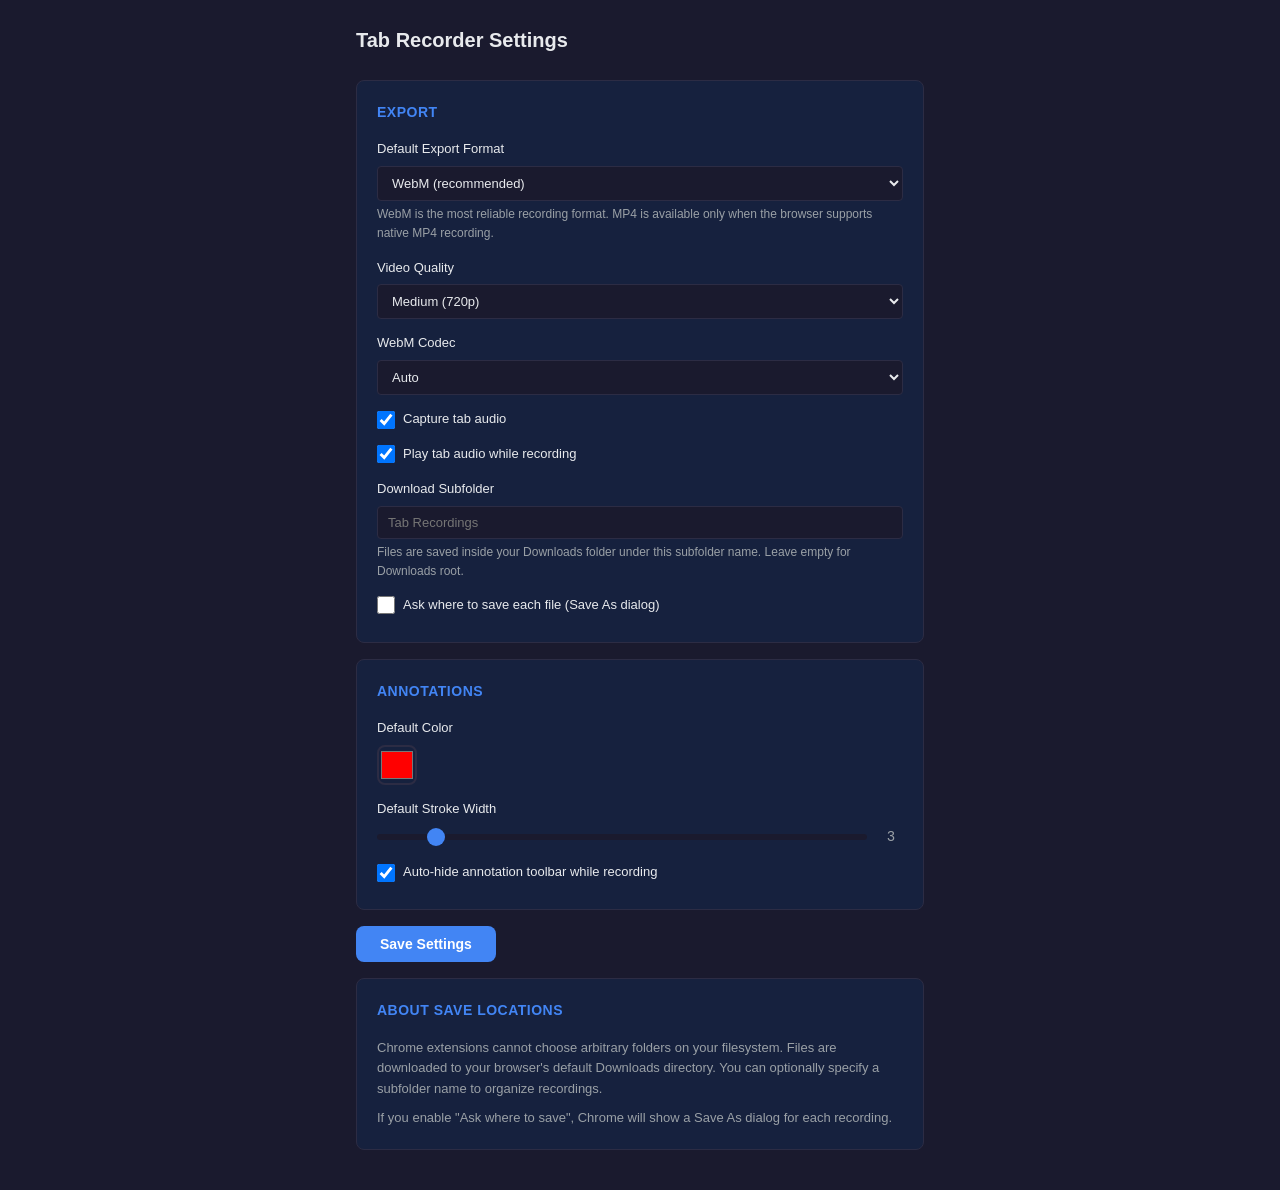
==== options.html @ 99c20edf "Build tab recorder extension" ====
<!DOCTYPE html>
<html lang="en">
<head>
  <meta charset="utf-8">
  <meta name="viewport" content="width=device-width, initial-scale=1.0">
  <title>Tab Recorder - Settings</title>
  <link rel="stylesheet" href="options.css">
</head>
<body>
  <div class="app">
    <header>
      <h1>Tab Recorder Settings</h1>
    </header>

    <form id="settingsForm">
      <div class="card">
        <h2>Export</h2>

        <div class="field">
          <label for="format">Default Export Format</label>
          <select id="format" class="select">
            <option value="webm">WebM (recommended)</option>
            <option value="mp4">MP4</option>
            <option value="gif">GIF (short clips only)</option>
          </select>
          <p class="hint" id="formatHint">WebM is the most reliable recording format. MP4 is available only when the browser supports native MP4 recording.</p>
        </div>

        <div class="field">
          <label for="quality">Video Quality</label>
          <select id="quality" class="select">
            <option value="low">Low (480p)</option>
            <option value="medium" selected>Medium (720p)</option>
            <option value="high">High (1080p)</option>
          </select>
        </div>

        <div class="field">
          <label for="codec">WebM Codec</label>
          <select id="codec" class="select">
            <option value="auto">Auto</option>
            <option value="vp9">VP9</option>
            <option value="vp8">VP8</option>
          </select>
        </div>

        <div class="field checkbox">
          <label>
            <input type="checkbox" id="captureTabAudio" checked>
            <span>Capture tab audio</span>
          </label>
        </div>

        <div class="field checkbox">
          <label>
            <input type="checkbox" id="monitorTabAudio" checked>
            <span>Play tab audio while recording</span>
          </label>
        </div>

        <div class="field">
          <label for="downloadFolder">Download Subfolder</label>
          <input type="text" id="downloadFolder" class="input" placeholder="Tab Recordings">
          <p class="hint">Files are saved inside your Downloads folder under this subfolder name. Leave empty for Downloads root.</p>
        </div>

        <div class="field checkbox">
          <label>
            <input type="checkbox" id="askSaveAs">
            <span>Ask where to save each file (Save As dialog)</span>
          </label>
        </div>
      </div>

      <div class="card">
        <h2>Annotations</h2>

        <div class="field">
          <label for="defaultColor">Default Color</label>
          <input type="color" id="defaultColor" class="color-input" value="#ff0000">
        </div>

        <div class="field">
          <label for="defaultStrokeWidth">Default Stroke Width</label>
          <div class="range-group">
            <input type="range" id="defaultStrokeWidth" min="1" max="20" value="3" class="slider">
            <span id="strokeWidthValue" class="range-value">3</span>
          </div>
        </div>

        <div class="field checkbox">
          <label>
            <input type="checkbox" id="hideToolbarInRecording" checked>
            <span>Auto-hide annotation toolbar while recording</span>
          </label>
        </div>
      </div>

      <div class="actions">
        <button type="submit" class="btn btn-primary">Save Settings</button>
        <span id="saveStatus" class="save-status"></span>
      </div>
    </form>

    <div class="card note">
      <h2>About Save Locations</h2>
      <p>Chrome extensions cannot choose arbitrary folders on your filesystem. Files are downloaded to your browser's default Downloads directory. You can optionally specify a subfolder name to organize recordings.</p>
      <p>If you enable "Ask where to save", Chrome will show a Save As dialog for each recording.</p>
    </div>
  </div>
  <script src="options.js"></script>
</body>
</html>
---- options.css ----
* {
  margin: 0;
  padding: 0;
  box-sizing: border-box;
}

:root {
  --bg: #1a1a2e;
  --surface: #16213e;
  --surface2: #0f3460;
  --primary: #4285f4;
  --text: #e8eaed;
  --text-dim: #9aa0a6;
  --border: #2c2c44;
  --radius: 8px;
  --radius-sm: 4px;
}

body {
  font-family: -apple-system, BlinkMacSystemFont, 'Segoe UI', Roboto, sans-serif;
  background: var(--bg);
  color: var(--text);
  font-size: 14px;
  line-height: 1.6;
  max-width: 600px;
  margin: 0 auto;
  padding: 24px 16px;
}

header {
  margin-bottom: 24px;
}

header h1 {
  font-size: 20px;
  font-weight: 600;
}

.card {
  background: var(--surface);
  border: 1px solid var(--border);
  border-radius: var(--radius);
  padding: 20px;
  margin-bottom: 16px;
}

.card h2 {
  font-size: 14px;
  font-weight: 600;
  text-transform: uppercase;
  letter-spacing: 0.5px;
  color: var(--primary);
  margin-bottom: 16px;
}

.field {
  margin-bottom: 14px;
}

.field:last-child {
  margin-bottom: 0;
}

.field label {
  display: block;
  font-size: 13px;
  font-weight: 500;
  margin-bottom: 6px;
  color: var(--text);
}

.field.checkbox label {
  display: flex;
  align-items: center;
  gap: 8px;
  cursor: pointer;
}

.field.checkbox input[type="checkbox"] {
  width: 18px;
  height: 18px;
  cursor: pointer;
}

.select, .input {
  width: 100%;
  padding: 8px 10px;
  background: var(--bg);
  border: 1px solid var(--border);
  border-radius: var(--radius-sm);
  color: var(--text);
  font-size: 13px;
  outline: none;
}

.select:focus, .input:focus {
  border-color: var(--primary);
}

.hint {
  font-size: 12px;
  color: var(--text-dim);
  margin-top: 4px;
}

.color-input {
  width: 40px;
  height: 40px;
  border: 2px solid var(--border);
  border-radius: var(--radius);
  cursor: pointer;
  padding: 0;
  background: none;
}

.range-group {
  display: flex;
  align-items: center;
  gap: 12px;
}

.slider {
  flex: 1;
  -webkit-appearance: none;
  appearance: none;
  height: 6px;
  border-radius: 3px;
  background: var(--bg);
  outline: none;
}

.slider::-webkit-slider-thumb {
  -webkit-appearance: none;
  appearance: none;
  width: 18px;
  height: 18px;
  border-radius: 50%;
  background: var(--primary);
  cursor: pointer;
}

.range-value {
  min-width: 24px;
  text-align: center;
  font-family: 'SF Mono', 'Cascadia Code', monospace;
  font-size: 14px;
  color: var(--text-dim);
}

.actions {
  display: flex;
  align-items: center;
  gap: 12px;
  margin-bottom: 16px;
}

.btn {
  padding: 10px 24px;
  border: none;
  border-radius: var(--radius);
  font-size: 14px;
  font-weight: 600;
  cursor: pointer;
  transition: background 0.15s;
}

.btn-primary {
  background: var(--primary);
  color: #fff;
}

.btn-primary:hover {
  background: #3367d6;
}

.save-status {
  font-size: 13px;
  color: var(--text-dim);
}

.save-status.saved {
  color: #34a853;
}

.note {
  font-size: 13px;
  color: var(--text-dim);
  line-height: 1.6;
}

.note p {
  margin-bottom: 8px;
}

.note p:last-child {
  margin-bottom: 0;
}
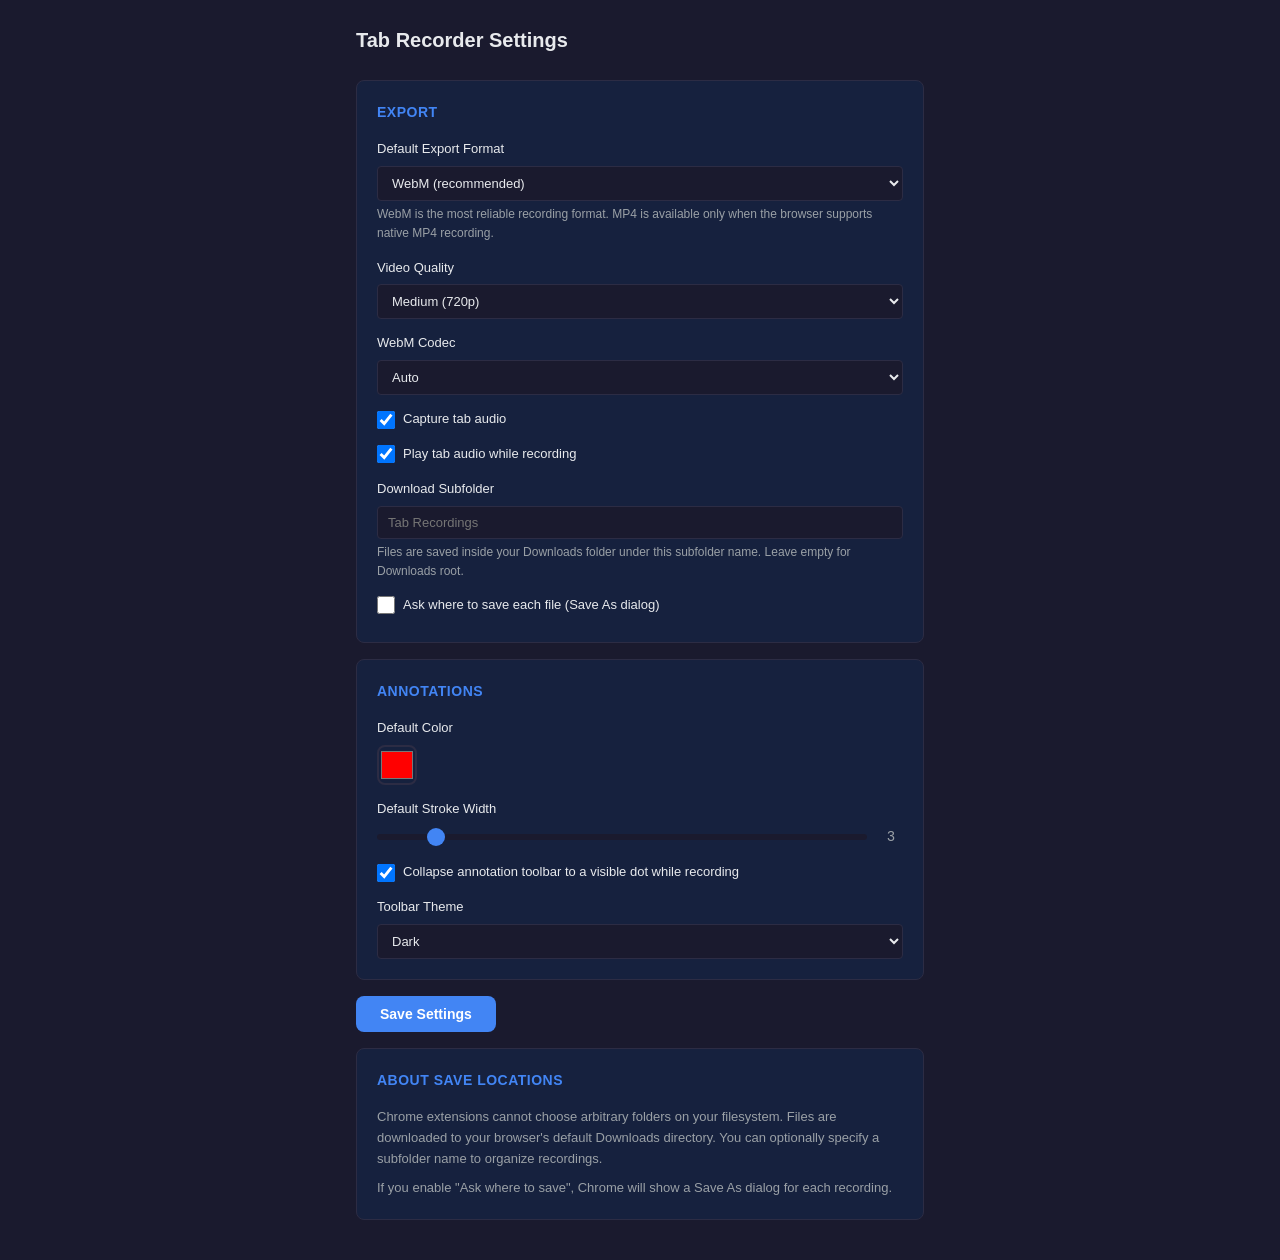
==== commit f7ecb9b0: "Fix recorder controls and add install site" ====
--- a/options.html
+++ b/options.html
@@ -91,8 +91,16 @@
         <div class="field checkbox">
           <label>
             <input type="checkbox" id="hideToolbarInRecording" checked>
-            <span>Auto-hide annotation toolbar while recording</span>
+            <span>Collapse annotation toolbar to a visible dot while recording</span>
           </label>
+        </div>
+
+        <div class="field">
+          <label for="toolbarTheme">Toolbar Theme</label>
+          <select id="toolbarTheme" class="select">
+            <option value="dark">Dark</option>
+            <option value="light">Light</option>
+          </select>
         </div>
       </div>
 
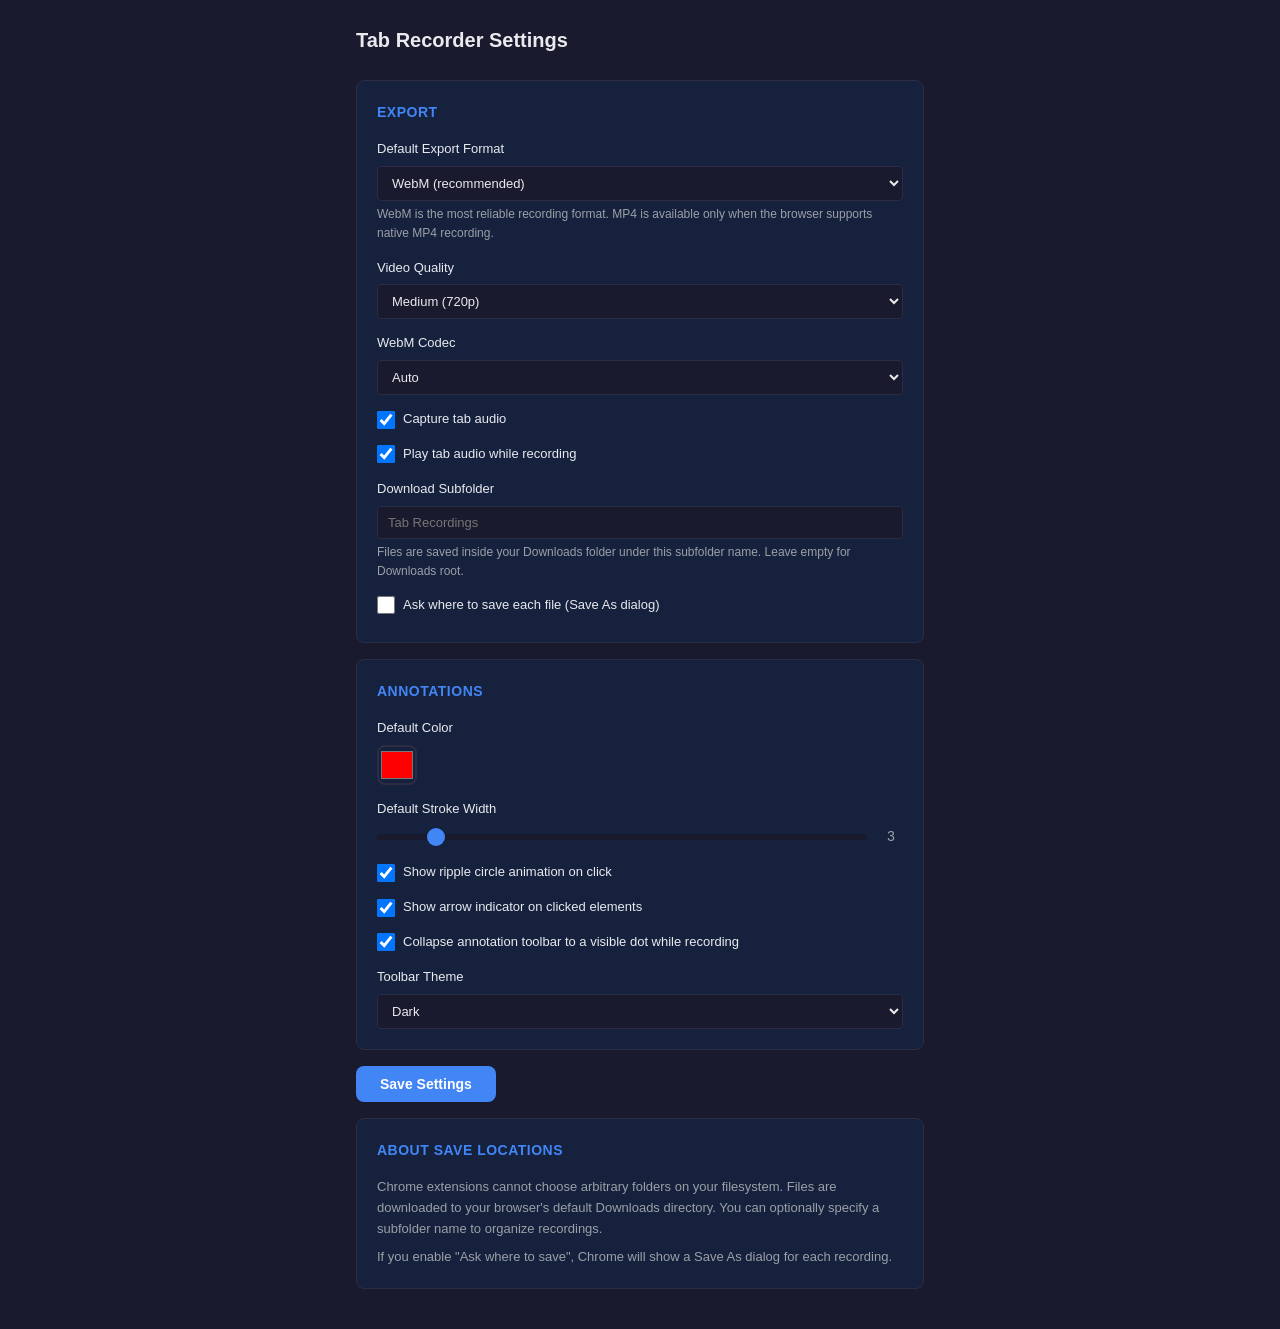
==== commit ec5775aa: "Add animated click effects: ripple circle + arrow pointer on element click - Add showClickRipple() —" ====
--- a/options.html
+++ b/options.html
@@ -90,6 +90,20 @@
 
         <div class="field checkbox">
           <label>
+            <input type="checkbox" id="clickCircleEnabled" checked>
+            <span>Show ripple circle animation on click</span>
+          </label>
+        </div>
+
+        <div class="field checkbox">
+          <label>
+            <input type="checkbox" id="clickArrowEnabled" checked>
+            <span>Show arrow indicator on clicked elements</span>
+          </label>
+        </div>
+
+        <div class="field checkbox">
+          <label>
             <input type="checkbox" id="hideToolbarInRecording" checked>
             <span>Collapse annotation toolbar to a visible dot while recording</span>
           </label>
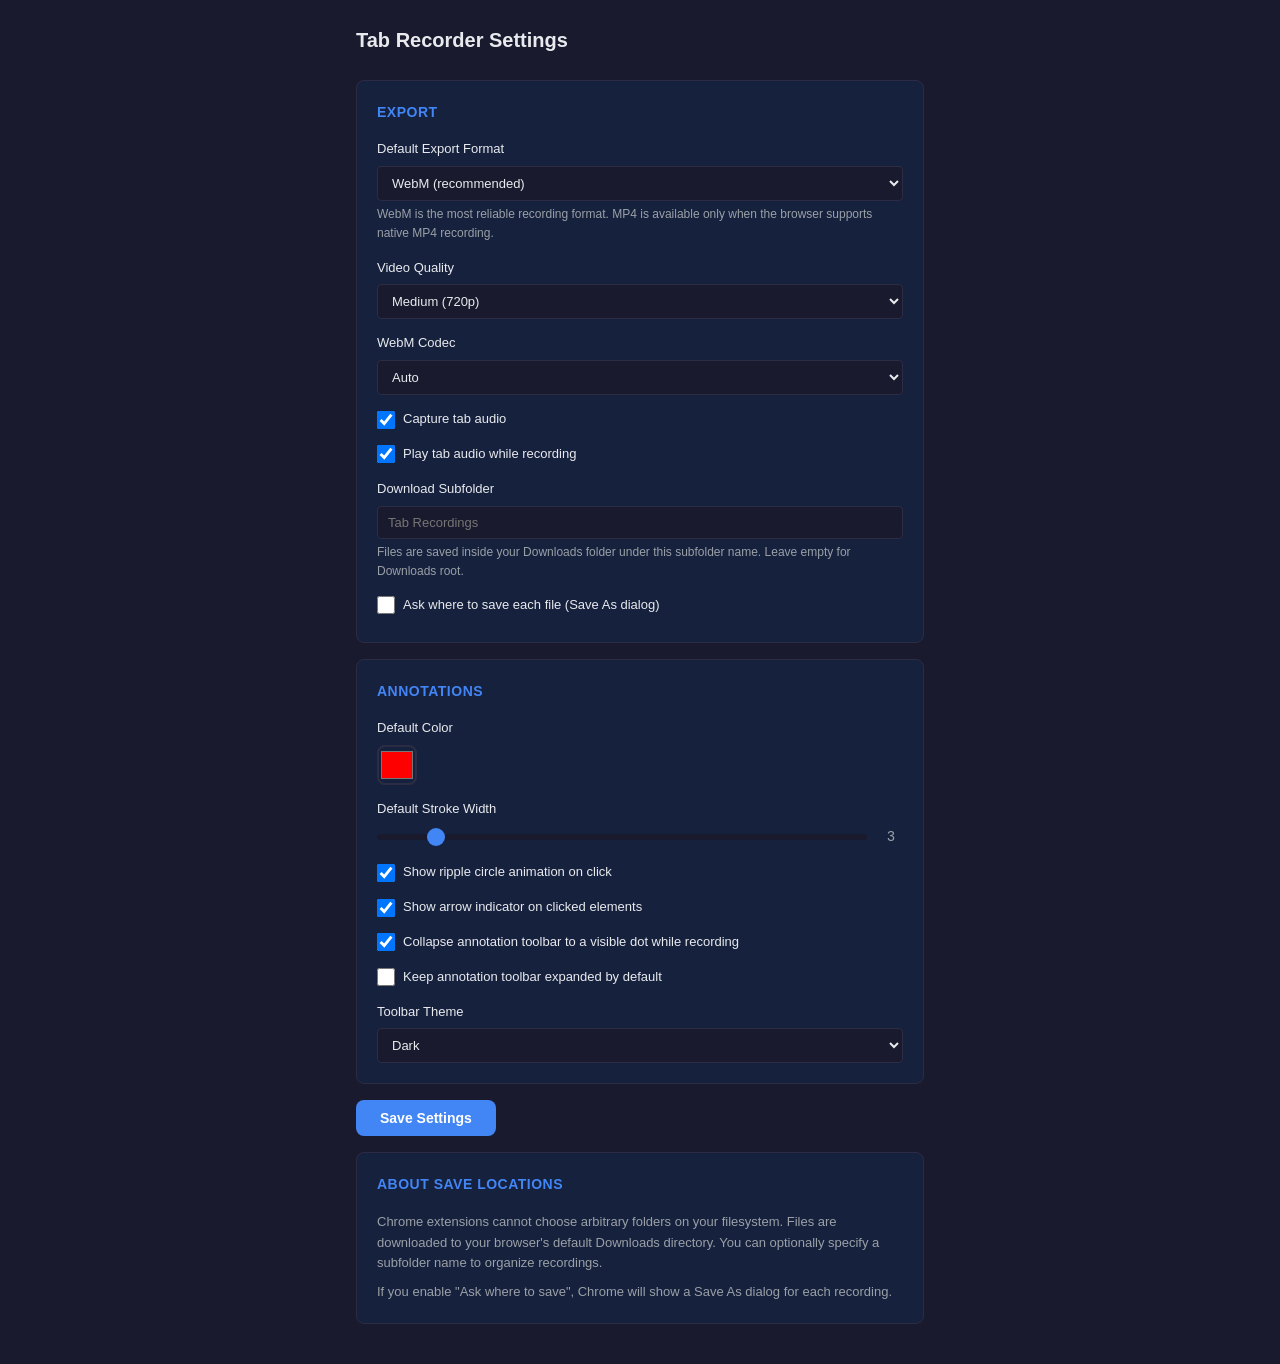
==== commit 772e060b: "Add advanced annotation tools and toolbar pinning" ====
--- a/options.html
+++ b/options.html
@@ -109,6 +109,13 @@
           </label>
         </div>
 
+        <div class="field checkbox">
+          <label>
+            <input type="checkbox" id="toolbarPinnedOpen">
+            <span>Keep annotation toolbar expanded by default</span>
+          </label>
+        </div>
+
         <div class="field">
           <label for="toolbarTheme">Toolbar Theme</label>
           <select id="toolbarTheme" class="select">
